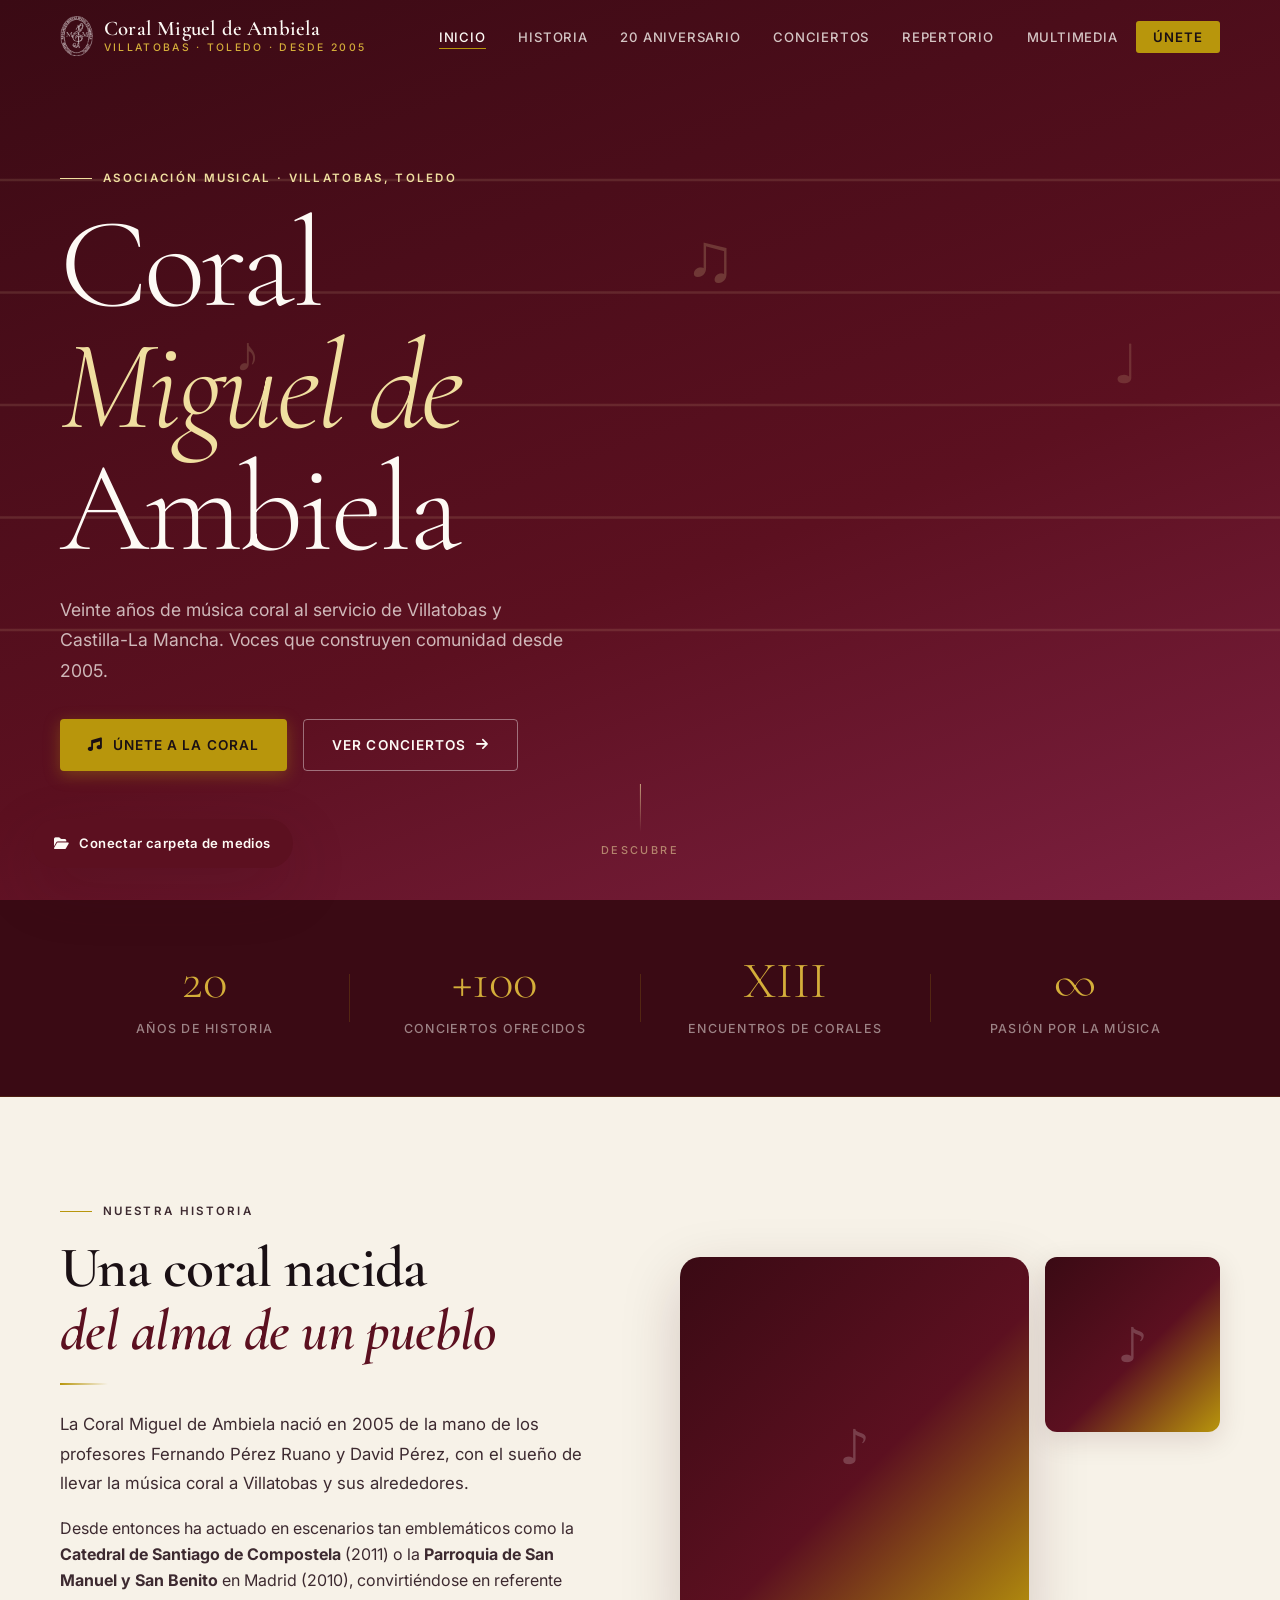
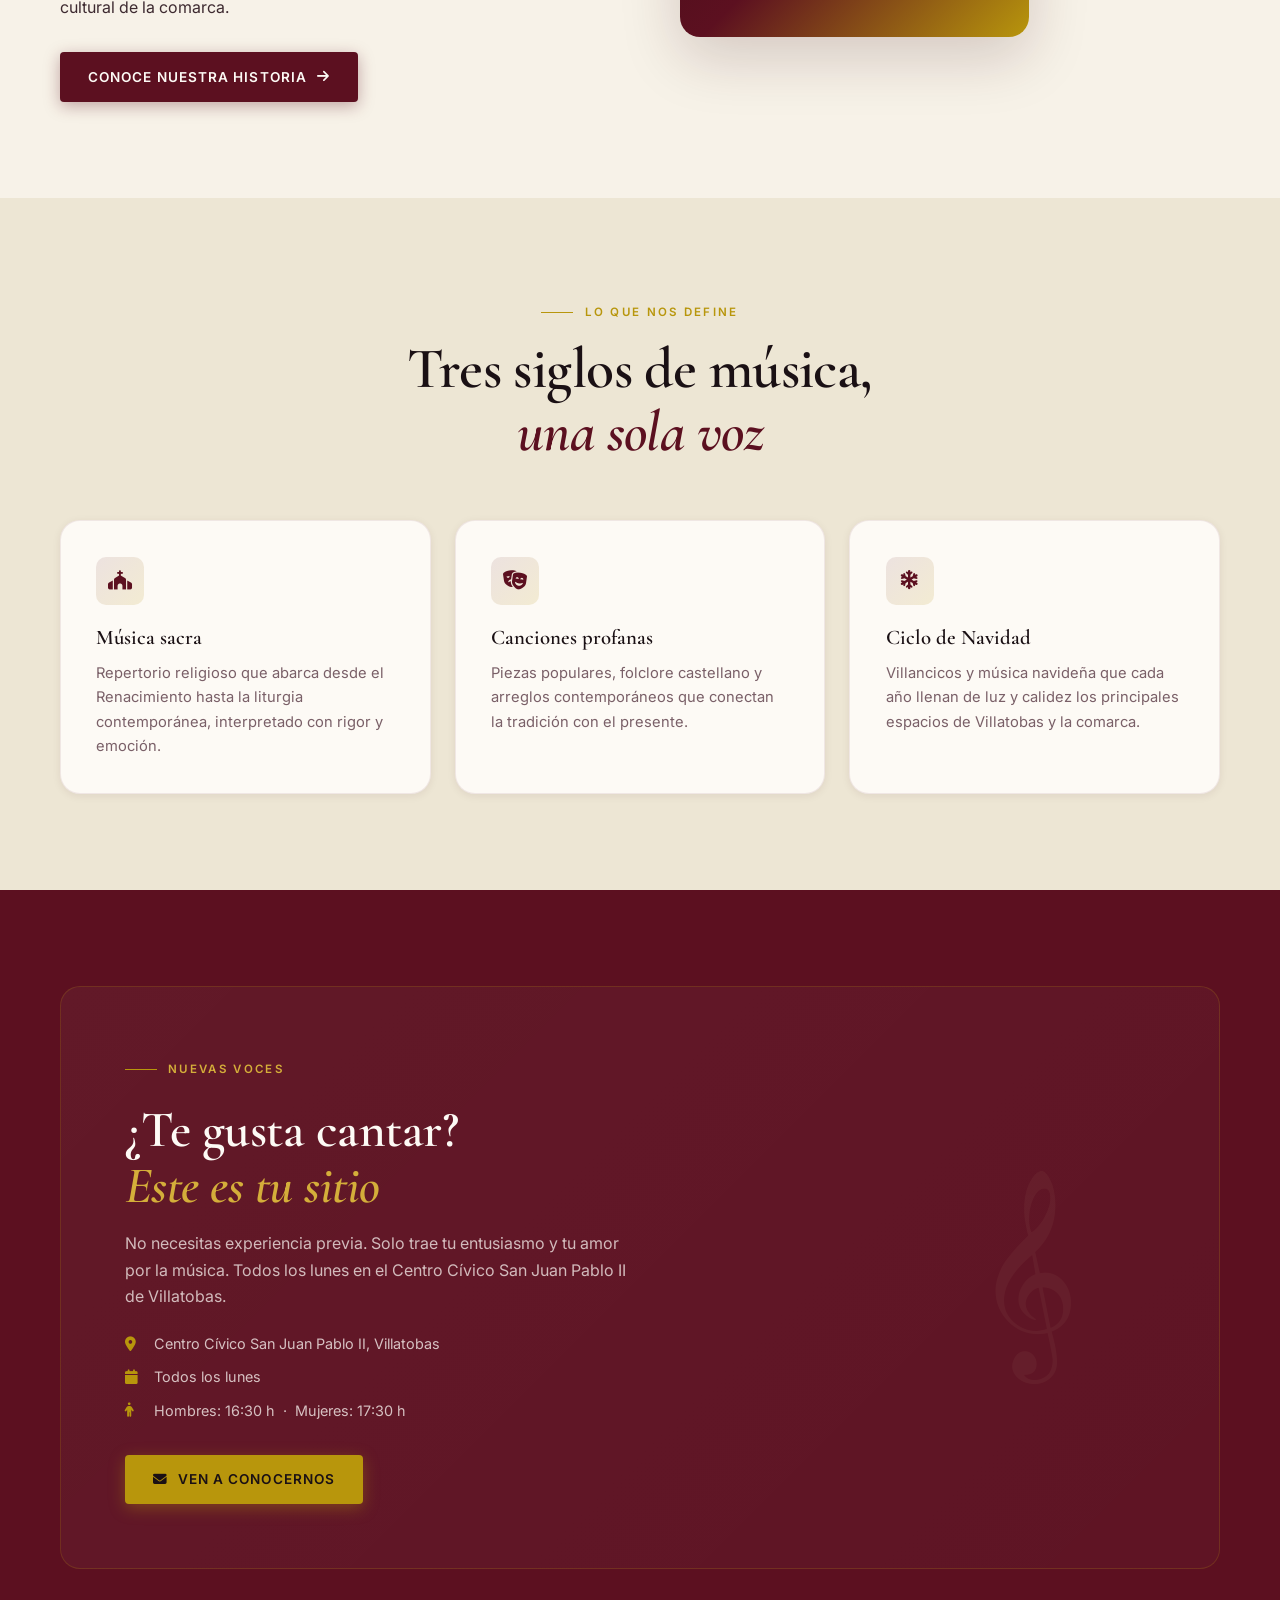
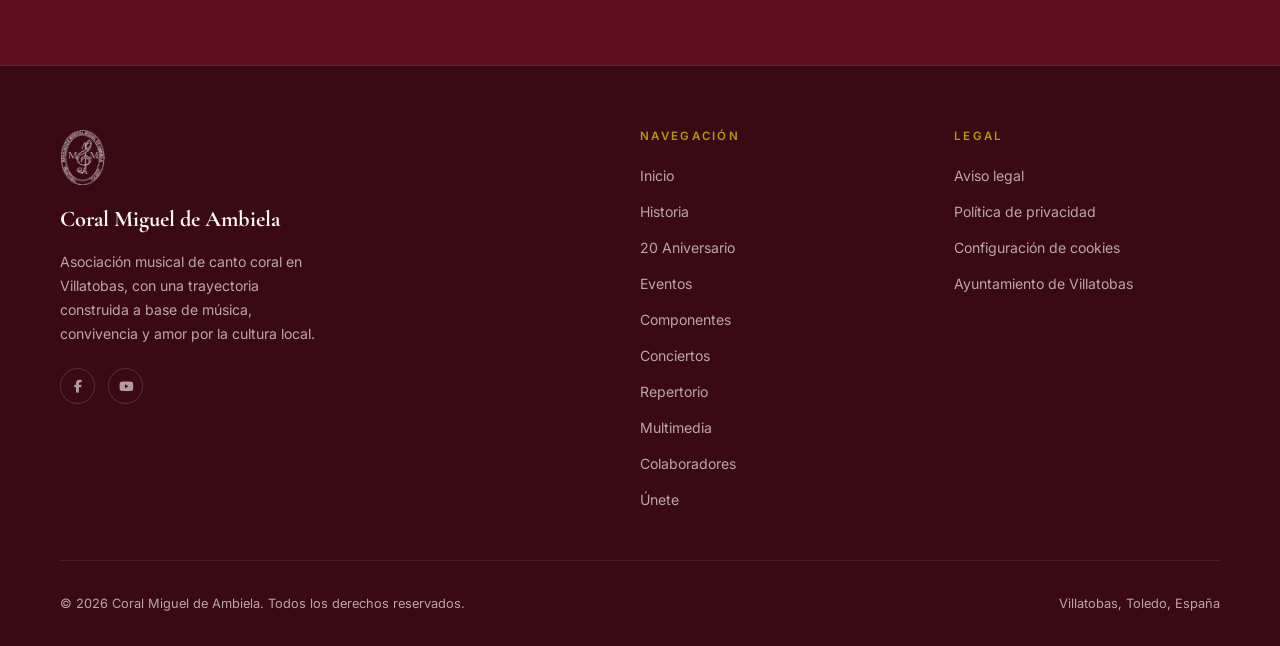
==== index.html @ b855f7e8 "Add files via upload" ====
<!DOCTYPE html>
<html lang="es">
<head>
  <meta charset="UTF-8">
  <meta name="viewport" content="width=device-width, initial-scale=1.0">
  <title>Coral Miguel de Ambiela | Villatobas, Toledo</title>
  <meta name="description" content="Asociación musical de canto coral desde 2005 en Villatobas, Toledo. Ensayos todos los lunes. Únete sin experiencia previa.">
  <meta property="og:title" content="Coral Miguel de Ambiela">
  <meta property="og:description" content="Canto coral, historia y comunidad desde Villatobas, Toledo.">
  <meta name="theme-color" content="#3A0A14">
  <link rel="icon" type="image/png" href="img/favicon.png">
  <link rel="stylesheet" href="css/main.css">
  <link rel="stylesheet" href="css/home.css">
  <link rel="stylesheet" href="css/media.css">
  <link rel="stylesheet" href="https://cdnjs.cloudflare.com/ajax/libs/font-awesome/6.5.2/css/all.min.css" crossorigin="anonymous">
</head>
<body>

<!-- ── NAV ──────────────────────────────────────────────────── -->
<nav class="site-nav" aria-label="Navegación principal">
  <div class="container nav-inner">
    <a href="index.html" class="nav-brand" aria-label="Inicio Coral Miguel de Ambiela">
      <img src="img/logo-blanco.png" class="nav-logo" alt="" aria-hidden="true">
      <span class="nav-brand-text">
        <strong>Coral Miguel de Ambiela</strong>
        <span>Villatobas · Toledo · Desde 2005</span>
      </span>
    </a>
    <ul class="nav-links" id="nav-links" role="list">
      <li><a href="index.html">Inicio</a></li>
      <li><a href="pages/historia.html">Historia</a></li>
      <li><a href="pages/20-aniversario.html">20 Aniversario</a></li>
      <li><a href="pages/conciertos.html">Conciertos</a></li>
      <li><a href="pages/repertorio.html">Repertorio</a></li>
      <li><a href="pages/multimedia.html">Multimedia</a></li>
      <li><a href="pages/contacto.html" class="nav-cta">Únete</a></li>
    </ul>
    <button class="nav-toggle" id="nav-toggle" aria-controls="nav-links" aria-expanded="false" aria-label="Abrir menú">
      <span></span><span></span><span></span>
    </button>
  </div>
</nav>

<div class="page-wrapper">

<!-- ── HERO ─────────────────────────────────────────────────── -->
<header class="hero" role="banner">
  <!-- Pentagrama SVG animado de fondo -->
  <div class="hero-stave" aria-hidden="true">
    <svg viewBox="0 0 1200 400" preserveAspectRatio="xMidYMid slice" xmlns="http://www.w3.org/2000/svg">
      <line x1="0" y1="80"  x2="1200" y2="80"  stroke="rgba(240,223,160,0.12)" stroke-width="1.2"/>
      <line x1="0" y1="130" x2="1200" y2="130" stroke="rgba(240,223,160,0.12)" stroke-width="1.2"/>
      <line x1="0" y1="180" x2="1200" y2="180" stroke="rgba(240,223,160,0.12)" stroke-width="1.2"/>
      <line x1="0" y1="230" x2="1200" y2="230" stroke="rgba(240,223,160,0.12)" stroke-width="1.2"/>
      <line x1="0" y1="280" x2="1200" y2="280" stroke="rgba(240,223,160,0.12)" stroke-width="1.2"/>
      <!-- Clave de Sol estilizada -->
      <text x="60" y="235" font-size="160" fill="rgba(184,150,12,0.13)" font-family="serif">𝄞</text>
      <text x="960" y="220" font-size="100" fill="rgba(184,150,12,0.08)" font-family="serif">𝄞</text>
      <!-- Notas flotantes -->
      <text class="note n1" x="240" y="115" font-size="28" fill="rgba(240,223,160,0.22)" font-family="serif">♩</text>
      <text class="note n2" x="420" y="165" font-size="22" fill="rgba(240,223,160,0.18)" font-family="serif">♪</text>
      <text class="note n3" x="620" y="125" font-size="30" fill="rgba(240,223,160,0.2)"  font-family="serif">♫</text>
      <text class="note n4" x="810" y="170" font-size="24" fill="rgba(240,223,160,0.16)" font-family="serif">♩</text>
      <text class="note n5" x="1050" y="140" font-size="26" fill="rgba(240,223,160,0.18)" font-family="serif">♪</text>
    </svg>
  </div>

  <div class="container hero-content">
    <p class="eyebrow hero-eyebrow reveal">Asociación Musical · Villatobas, Toledo</p>
    <h1 class="hero-title reveal reveal-delay-1">
      Coral<br>
      <em>Miguel de</em><br>
      Ambiela
    </h1>
    <p class="hero-sub reveal reveal-delay-2">
      Veinte años de música coral al servicio de Villatobas y Castilla-La Mancha.
      Voces que construyen comunidad desde 2005.
    </p>
    <div class="btn-row reveal reveal-delay-3">
      <a href="pages/contacto.html" class="btn btn-gold">
        <i class="fa-solid fa-music" aria-hidden="true"></i>
        Únete a la coral
      </a>
      <a href="pages/conciertos.html" class="btn btn-outline">
        Ver conciertos
        <i class="fa-solid fa-arrow-right" aria-hidden="true"></i>
      </a>
    </div>
  </div>

  <!-- Scroll indicator -->
  <div class="hero-scroll" aria-hidden="true">
    <span class="scroll-line"></span>
    <span class="scroll-label">Descubre</span>
  </div>
</header>

<!-- ── STATS ─────────────────────────────────────────────────── -->
<section class="stats-band">
  <div class="container stats-grid">
    <div class="stat reveal">
      <strong class="editable" data-edit-id="stats-anos" data-edit-type="text">20</strong>
      <span>Años de historia</span>
    </div>
    <div class="stat-divider" aria-hidden="true"></div>
    <div class="stat reveal reveal-delay-1">
      <strong class="editable" data-edit-id="stats-conciertos" data-edit-type="text">+100</strong>
      <span>Conciertos ofrecidos</span>
    </div>
    <div class="stat-divider" aria-hidden="true"></div>
    <div class="stat reveal reveal-delay-2">
      <strong class="editable" data-edit-id="stats-encuentros" data-edit-type="text">XIII</strong>
      <span>Encuentros de corales</span>
    </div>
    <div class="stat-divider" aria-hidden="true"></div>
    <div class="stat reveal reveal-delay-3">
      <strong>∞</strong>
      <span>Pasión por la música</span>
    </div>
  </div>
</section>

<!-- ── HISTORIA BREVE ─────────────────────────────────────────── -->
<section class="section about-home">
  <div class="container about-grid">
    <div class="about-text">
      <p class="eyebrow reveal">Nuestra historia</p>
      <h2 class="reveal reveal-delay-1">Una coral nacida<br><em>del alma de un pueblo</em></h2>
      <div class="divider reveal reveal-delay-2"></div>
      <p class="lead reveal reveal-delay-2">
        La Coral Miguel de Ambiela nació en 2005 de la mano de los profesores Fernando Pérez Ruano
        y David Pérez, con el sueño de llevar la música coral a Villatobas y sus alrededores.
      </p>
      <p class="reveal reveal-delay-3">
        Desde entonces ha actuado en escenarios tan emblemáticos como la <strong>Catedral de Santiago
        de Compostela</strong> (2011) o la <strong>Parroquia de San Manuel y San Benito</strong> en Madrid (2010),
        convirtiéndose en referente cultural de la comarca.
      </p>
      <div class="btn-row reveal reveal-delay-3">
        <a href="pages/historia.html" class="btn btn-primary">
          Conoce nuestra historia
          <i class="fa-solid fa-arrow-right" aria-hidden="true"></i>
        </a>
      </div>
    </div>
    <div class="about-visual reveal reveal-delay-2">
      <div class="about-img img-ph" data-media-id="home-about-1" role="img" aria-label="Fotografía de la coral">
      </div>
      <div class="about-img-small img-ph" data-media-id="home-about-2" role="img" aria-label="Actuación coral">
      </div>
    </div>
  </div>
</section>

<!-- ── PILARES ─────────────────────────────────────────────────── -->
<section class="section section--cream pillars-section">
  <div class="container">
    <div class="pillars-header reveal">
      <p class="eyebrow">Lo que nos define</p>
      <h2>Tres siglos de música,<br><em>una sola voz</em></h2>
    </div>
    <div class="pillars-grid">
      <div class="pillar-card card reveal reveal-delay-1">
        <div class="pillar-icon">
          <i class="fa-solid fa-church" aria-hidden="true"></i>
        </div>
        <h3>Música sacra</h3>
        <p>Repertorio religioso que abarca desde el Renacimiento hasta la liturgia contemporánea, interpretado con rigor y emoción.</p>
      </div>
      <div class="pillar-card card reveal reveal-delay-2">
        <div class="pillar-icon">
          <i class="fa-solid fa-masks-theater" aria-hidden="true"></i>
        </div>
        <h3>Canciones profanas</h3>
        <p>Piezas populares, folclore castellano y arreglos contemporáneos que conectan la tradición con el presente.</p>
      </div>
      <div class="pillar-card card reveal reveal-delay-3">
        <div class="pillar-icon">
          <i class="fa-solid fa-snowflake" aria-hidden="true"></i>
        </div>
        <h3>Ciclo de Navidad</h3>
        <p>Villancicos y música navideña que cada año llenan de luz y calidez los principales espacios de Villatobas y la comarca.</p>
      </div>
    </div>
  </div>
</section>

<!-- ── ÚNETE CTA ───────────────────────────────────────────────── -->
<section class="section join-cta">
  <div class="container">
    <div class="join-band reveal">
      <div class="join-text">
        <p class="eyebrow" style="color: var(--gold-soft);">Nuevas voces</p>
        <h2>¿Te gusta cantar?<br><em>Este es tu sitio</em></h2>
        <p>No necesitas experiencia previa. Solo trae tu entusiasmo y tu amor por la música.
           Todos los lunes en el Centro Cívico San Juan Pablo II de Villatobas.</p>
        <ul class="join-details">
          <li><i class="fa-solid fa-location-dot" aria-hidden="true"></i> <span><span class="editable" data-edit-id="info-ensayo-lugar" data-edit-type="text">Centro Cívico San Juan Pablo II</span>, Villatobas</span></li>
          <li><i class="fa-solid fa-calendar" aria-hidden="true"></i> <span class="editable" data-edit-id="info-ensayo-dia" data-edit-type="text">Todos los lunes</span></li>
          <li><i class="fa-solid fa-person" aria-hidden="true"></i> <span>Hombres: <span class="editable" data-edit-id="info-ensayo-hombres" data-edit-type="text">16:30 h</span> &nbsp;·&nbsp; Mujeres: <span class="editable" data-edit-id="info-ensayo-mujeres" data-edit-type="text">17:30 h</span></span></li>
        </ul>
        <div class="btn-row">
          <a href="pages/contacto.html" class="btn btn-gold">
            <i class="fa-solid fa-envelope" aria-hidden="true"></i>
            Ven a conocernos
          </a>
        </div>
      </div>
      <div class="join-deco" aria-hidden="true">
        <svg viewBox="0 0 200 200" xmlns="http://www.w3.org/2000/svg">
          <text x="50%" y="55%" text-anchor="middle" dominant-baseline="middle"
                font-size="140" fill="rgba(240,223,160,0.08)" font-family="serif">𝄞</text>
        </svg>
      </div>
    </div>
  </div>
</section>

<!-- ── FOOTER ─────────────────────────────────────────────────── -->
<footer class="site-footer">
  <div class="container">
    <div class="footer-grid">
      <div class="footer-brand">
        <img src="img/logo-blanco.png" class="footer-logo" alt="Coral Miguel de Ambiela">
        <strong>Coral Miguel de Ambiela</strong>
        <p>Asociación musical de canto coral en Villatobas, con una trayectoria construida a base de música, convivencia y amor por la cultura local.</p>
        <div class="social-links" style="margin-top:1.4rem;">
          <a href="https://www.facebook.com/coralmiguelambiela/" class="social-link" target="_blank" rel="noreferrer" aria-label="Facebook">
            <i class="fa-brands fa-facebook-f" aria-hidden="true"></i>
          </a>
          <a href="https://www.youtube.com/channel/UCY3bQiBl7YdPn1gV87L536Q" class="social-link" target="_blank" rel="noreferrer" aria-label="YouTube">
            <i class="fa-brands fa-youtube" aria-hidden="true"></i>
          </a>
        </div>
      </div>
      <div class="footer-col">
        <h4>Navegación</h4>
        <ul>
          <li><a href="index.html">Inicio</a></li>
          <li><a href="pages/historia.html">Historia</a></li>
          <li><a href="pages/20-aniversario.html">20 Aniversario</a></li>
          <li><a href="pages/eventos.html">Eventos</a></li>
          <li><a href="pages/componentes.html">Componentes</a></li>
          <li><a href="pages/conciertos.html">Conciertos</a></li>
          <li><a href="pages/repertorio.html">Repertorio</a></li>
          <li><a href="pages/multimedia.html">Multimedia</a></li>
          <li><a href="pages/colaboradores.html">Colaboradores</a></li>
          <li><a href="pages/contacto.html">Únete</a></li>
        </ul>
      </div>
      <div class="footer-col">
        <h4>Legal</h4>
        <ul>
          <li><a href="https://www.coralmigueldeambiela.com/aviso-legal/" target="_blank" rel="noreferrer">Aviso legal</a></li>
          <li><a href="https://www.coralmigueldeambiela.com/politica-de-privacidad/" target="_blank" rel="noreferrer">Política de privacidad</a></li>
          <li><a href="pages/privacidad-cookies.html">Configuración de cookies</a></li>
          <li><a href="http://www.villatobas.es/" target="_blank" rel="noreferrer">Ayuntamiento de Villatobas</a></li>
        </ul>
      </div>
    </div>
    <div class="footer-bottom">
      <p>&copy; <span class="copyright-year">2025</span> Coral Miguel de Ambiela. Todos los derechos reservados.</p>
      <p>Villatobas, Toledo, España</p>
    </div>
  </div>
</footer>

</div><!-- /page-wrapper -->

<button class="back-top" id="back-top" aria-label="Volver arriba">
  <i class="fa-solid fa-arrow-up" aria-hidden="true"></i>
</button>

<script src="js/main.js"></script>
<script src="js/media.js"></script>
</body>
</html>
---- css/main.css ----
/* ═══════════════════════════════════════════════════════════
   CORAL MIGUEL DE AMBIELA — Design System
   ═══════════════════════════════════════════════════════════ */

@import url('https://fonts.googleapis.com/css2?family=Cormorant+Garamond:ital,wght@0,300;0,400;0,600;0,700;1,300;1,400;1,600&family=Inter:wght@300;400;500;600&display=swap');

/* ── Tokens ──────────────────────────────────────────────── */
:root {
  --garnet:       #5C1020;
  --garnet-deep:  #3A0A14;
  --garnet-light: #7D1A2E;
  --gold:         #B8960C;
  --gold-soft:    #D4AE3A;
  --gold-pale:    #F0DFA0;
  --parchment:    #F7F2E8;
  --parchment-2:  #EDE6D4;
  --ink:          #1A1014;
  --ink-soft:     #3D2A30;
  --ink-muted:    #7A6068;
  --white:        #FDFAF5;

  --font-display: 'Cormorant Garamond', Georgia, serif;
  --font-body:    'Inter', system-ui, sans-serif;

  --nav-h:        72px;
  --max-w:        1160px;
  --radius:       12px;
  --radius-lg:    20px;

  --ease-out:     cubic-bezier(0.16, 1, 0.3, 1);
  --ease-in-out:  cubic-bezier(0.45, 0, 0.55, 1);

  --shadow-sm:    0 2px 8px rgba(58,10,20,0.08);
  --shadow-md:    0 8px 28px rgba(58,10,20,0.12);
  --shadow-lg:    0 20px 60px rgba(58,10,20,0.18);
}

/* ── Reset ───────────────────────────────────────────────── */
*, *::before, *::after { box-sizing: border-box; margin: 0; padding: 0; }
html { scroll-behavior: smooth; -webkit-text-size-adjust: 100%; }
body {
  font-family: var(--font-body);
  color: var(--ink-soft);
  background: var(--parchment);
  line-height: 1.65;
  overflow-x: hidden;
  -webkit-font-smoothing: antialiased;
}
img { max-width: 100%; display: block; }
a { color: inherit; text-decoration: none; }
button { cursor: pointer; font: inherit; border: none; background: none; }
ul { list-style: none; }
:focus-visible { outline: 2px solid var(--gold); outline-offset: 3px; }

/* ── Page transition ─────────────────────────────────────── */
.page-wrapper {
  opacity: 0;
  transform: translateY(18px);
  transition: opacity 0.55s var(--ease-out), transform 0.55s var(--ease-out);
}
.page-wrapper.is-visible {
  opacity: 1;
  transform: translateY(0);
}

/* ── Layout helpers ──────────────────────────────────────── */
.container {
  width: min(calc(100% - 2.5rem), var(--max-w));
  margin: 0 auto;
}
.section { padding: 6rem 0; }
.section--dark {
  background: var(--garnet-deep);
  color: var(--white);
}
.section--cream { background: var(--parchment-2); }

/* ── Typography ──────────────────────────────────────────── */
h1, h2, h3, h4 {
  font-family: var(--font-display);
  color: var(--ink);
  line-height: 1.1;
  font-weight: 600;
}
.section--dark h1,
.section--dark h2,
.section--dark h3 { color: var(--white); }

h1 { font-size: clamp(3rem, 7vw, 6rem); letter-spacing: -0.02em; }
h2 { font-size: clamp(2.2rem, 4.5vw, 3.8rem); letter-spacing: -0.01em; }
h3 { font-size: clamp(1.4rem, 2.5vw, 1.9rem); }
h4 { font-size: 1.2rem; }

.eyebrow {
  display: inline-flex;
  align-items: center;
  gap: 0.7rem;
  font-family: var(--font-body);
  font-size: 0.72rem;
  font-weight: 600;
  letter-spacing: 0.2em;
  text-transform: uppercase;
  color: var(--gold);
  margin-bottom: 1rem;
}
.eyebrow::before {
  content: '';
  display: block;
  width: 2rem;
  height: 1px;
  background: var(--gold);
  flex-shrink: 0;
}
.lead {
  font-size: 1.1rem;
  line-height: 1.75;
  color: var(--ink-muted);
  max-width: 52ch;
}
.section--dark .lead { color: rgba(253,250,245,0.7); }

/* ── Buttons ─────────────────────────────────────────────── */
.btn {
  display: inline-flex;
  align-items: center;
  gap: 0.6rem;
  padding: 0.85rem 1.75rem;
  border-radius: 4px;
  font-family: var(--font-body);
  font-size: 0.85rem;
  font-weight: 600;
  letter-spacing: 0.08em;
  text-transform: uppercase;
  transition: transform 0.2s var(--ease-out),
              background 0.2s ease,
              box-shadow 0.2s ease,
              color 0.2s ease;
  position: relative;
  overflow: hidden;
}
.btn::after {
  content: '';
  position: absolute;
  inset: 0;
  background: rgba(255,255,255,0);
  transition: background 0.2s ease;
}
.btn:hover { transform: translateY(-2px); }
.btn:hover::after { background: rgba(255,255,255,0.07); }
.btn:active { transform: translateY(0); }

.btn-primary {
  background: var(--garnet);
  color: var(--white);
  box-shadow: 0 4px 16px rgba(92,16,32,0.35);
}
.btn-primary:hover { box-shadow: 0 8px 28px rgba(92,16,32,0.45); }

.btn-gold {
  background: var(--gold);
  color: var(--ink);
  box-shadow: 0 4px 16px rgba(184,150,12,0.35);
}
.btn-gold:hover { box-shadow: 0 8px 28px rgba(184,150,12,0.45); }

.btn-outline {
  background: transparent;
  color: var(--white);
  border: 1px solid rgba(255,255,255,0.4);
}
.btn-outline:hover { border-color: var(--gold-pale); color: var(--gold-pale); }

.btn-row { display: flex; flex-wrap: wrap; gap: 1rem; margin-top: 2rem; }

/* ── Navigation ──────────────────────────────────────────── */
.site-nav {
  position: fixed;
  top: 0; left: 0; right: 0;
  height: var(--nav-h);
  z-index: 900;
  transition: background 0.4s ease, box-shadow 0.4s ease;
}
.site-nav.nav-solid {
  background: rgba(58,10,20,0.97);
  backdrop-filter: blur(14px);
  box-shadow: 0 1px 0 rgba(184,150,12,0.25);
}
.nav-inner {
  height: var(--nav-h);
  display: flex;
  align-items: center;
  justify-content: space-between;
  gap: 2rem;
}
.nav-brand {
  display: flex;
  align-items: center;
  gap: 0.7rem;
  color: var(--white);
}
.nav-logo {
  height: 2.5rem;
  width: auto;
  flex-shrink: 0;
}
.nav-brand-text {
  display: flex;
  flex-direction: column;
  line-height: 1.2;
}
.nav-brand strong {
  font-family: var(--font-display);
  font-size: 1.3rem;
  font-weight: 600;
  letter-spacing: 0.01em;
}
.nav-brand-text span {
  font-size: 0.65rem;
  letter-spacing: 0.22em;
  text-transform: uppercase;
  color: var(--gold-soft);
  font-weight: 500;
}
.nav-links {
  display: flex;
  align-items: center;
  gap: 0.25rem;
}
.nav-links a {
  color: rgba(253,250,245,0.78);
  font-size: 0.82rem;
  font-weight: 500;
  letter-spacing: 0.06em;
  text-transform: uppercase;
  padding: 0.5rem 0.9rem;
  border-radius: 3px;
  transition: color 0.2s ease, background 0.2s ease;
  position: relative;
}
.nav-links a::after {
  content: '';
  position: absolute;
  bottom: 4px; left: 0.9rem; right: 0.9rem;
  height: 1px;
  background: var(--gold);
  transform: scaleX(0);
  transform-origin: left;
  transition: transform 0.25s var(--ease-out);
}
.nav-links a:hover { color: var(--white); }
.nav-links a:hover::after,
.nav-links a.active::after { transform: scaleX(1); }
.nav-links a.active { color: var(--white); }
.nav-cta {
  background: var(--gold) !important;
  color: var(--ink) !important;
  padding: 0.5rem 1.1rem !important;
  border-radius: 3px;
  font-weight: 600 !important;
}
.nav-cta:hover { background: var(--gold-soft) !important; }
.nav-cta::after { display: none !important; }

/* Mobile toggle */
.nav-toggle {
  display: none;
  width: 2.6rem; height: 2.6rem;
  flex-direction: column;
  justify-content: center;
  align-items: center;
  gap: 5px;
  color: var(--white);
  border: 1px solid rgba(255,255,255,0.25);
  border-radius: 4px;
  padding: 0.4rem;
}
.nav-toggle span {
  display: block;
  width: 1.3rem; height: 1.5px;
  background: currentColor;
  transition: transform 0.3s ease, opacity 0.3s ease;
  transform-origin: center;
}
.nav-toggle.open span:nth-child(1) { transform: translateY(6.5px) rotate(45deg); }
.nav-toggle.open span:nth-child(2) { opacity: 0; transform: scaleX(0); }
.nav-toggle.open span:nth-child(3) { transform: translateY(-6.5px) rotate(-45deg); }

/* ── Reveal animations ───────────────────────────────────── */
.reveal {
  opacity: 0;
  transform: translateY(32px);
  transition: opacity 0.7s var(--ease-out), transform 0.7s var(--ease-out);
}
.reveal.revealed { opacity: 1; transform: translateY(0); }
.reveal-delay-1 { transition-delay: 0.1s; }
.reveal-delay-2 { transition-delay: 0.2s; }
.reveal-delay-3 { transition-delay: 0.3s; }
.reveal-delay-4 { transition-delay: 0.4s; }

/* ── Cards ───────────────────────────────────────────────── */
.card {
  background: var(--white);
  border-radius: var(--radius-lg);
  border: 1px solid rgba(92,16,32,0.08);
  box-shadow: var(--shadow-sm);
  overflow: hidden;
  transition: transform 0.3s var(--ease-out), box-shadow 0.3s ease;
}
.card:hover {
  transform: translateY(-5px);
  box-shadow: var(--shadow-md);
}
.card-body { padding: 1.8rem; }

/* ── Dividers ────────────────────────────────────────────── */
.divider {
  width: 3rem; height: 2px;
  background: linear-gradient(90deg, var(--gold), transparent);
  margin: 1.2rem 0 1.6rem;
}

/* ── Image placeholders ──────────────────────────────────── */
.img-ph {
  background: linear-gradient(135deg, var(--garnet-deep) 0%, var(--garnet) 55%, var(--gold) 100%);
  display: flex;
  align-items: center;
  justify-content: center;
  position: relative;
  overflow: hidden;
}
.img-ph::before {
  content: '♪';
  font-size: 3rem;
  color: rgba(255,255,255,0.2);
  position: absolute;
  top: 50%; left: 50%;
  transform: translate(-50%, -50%);
}
.img-ph-label {
  position: absolute;
  bottom: 0.9rem; left: 0.9rem;
  font-size: 0.72rem;
  font-weight: 600;
  letter-spacing: 0.12em;
  text-transform: uppercase;
  color: rgba(255,255,255,0.7);
  background: rgba(0,0,0,0.3);
  padding: 0.3rem 0.6rem;
  border-radius: 3px;
}

/* ── Footer ──────────────────────────────────────────────── */
.site-footer {
  background: var(--garnet-deep);
  color: rgba(253,250,245,0.65);
  padding: 4rem 0 2rem;
  border-top: 1px solid rgba(184,150,12,0.2);
}
.footer-grid {
  display: grid;
  grid-template-columns: 2fr 1fr 1fr;
  gap: 3rem;
  padding-bottom: 3rem;
  border-bottom: 1px solid rgba(255,255,255,0.08);
}
.footer-logo {
  height: 3.4rem;
  width: auto;
  margin-bottom: 1rem;
  display: block;
}
.footer-brand strong {
  font-family: var(--font-display);
  font-size: 1.4rem;
  color: var(--white);
  display: block;
  margin-bottom: 0.8rem;
}
.footer-brand p { font-size: 0.88rem; line-height: 1.7; max-width: 30ch; }
.footer-col h4 {
  font-family: var(--font-body);
  font-size: 0.72rem;
  font-weight: 600;
  letter-spacing: 0.2em;
  text-transform: uppercase;
  color: var(--gold);
  margin-bottom: 1.2rem;
}
.footer-col ul { display: grid; gap: 0.6rem; }
.footer-col a {
  font-size: 0.88rem;
  transition: color 0.2s ease;
}
.footer-col a:hover { color: var(--white); }
.footer-bottom {
  display: flex;
  align-items: center;
  justify-content: space-between;
  flex-wrap: wrap;
  gap: 1rem;
  padding-top: 2rem;
  font-size: 0.8rem;
}
.social-links { display: flex; gap: 0.8rem; }
.social-link {
  width: 2.2rem; height: 2.2rem;
  display: inline-flex;
  align-items: center;
  justify-content: center;
  border: 1px solid rgba(255,255,255,0.15);
  border-radius: 50%;
  color: rgba(255,255,255,0.6);
  font-size: 0.8rem;
  transition: border-color 0.2s ease, color 0.2s ease, background 0.2s ease;
}
.social-link:hover {
  border-color: var(--gold);
  color: var(--gold);
  background: rgba(184,150,12,0.1);
}

/* ── Back to top ─────────────────────────────────────────── */
.back-top {
  position: fixed;
  bottom: 2rem; right: 2rem;
  width: 2.8rem; height: 2.8rem;
  background: var(--garnet);
  color: var(--white);
  border-radius: 50%;
  display: flex; align-items: center; justify-content: center;
  font-size: 0.85rem;
  box-shadow: var(--shadow-md);
  opacity: 0;
  pointer-events: none;
  transform: translateY(10px);
  transition: opacity 0.3s ease, transform 0.3s ease;
  z-index: 800;
}
.back-top.visible { opacity: 1; pointer-events: auto; transform: translateY(0); }
.back-top:hover { background: var(--garnet-light); transform: translateY(-2px); }

/* ── Responsive nav ──────────────────────────────────────── */
@media (max-width: 860px) {
  .nav-links { display: none; }
  .nav-toggle { display: flex; }

  .nav-links.mobile-open {
    display: flex;
    flex-direction: column;
    align-items: flex-start;
    position: absolute;
    top: var(--nav-h); left: 0; right: 0;
    background: rgba(58,10,20,0.98);
    backdrop-filter: blur(14px);
    padding: 1.5rem;
    gap: 0.25rem;
    border-top: 1px solid rgba(184,150,12,0.2);
    box-shadow: 0 20px 40px rgba(0,0,0,0.3);
    animation: slideDown 0.3s var(--ease-out);
  }
  .nav-links.mobile-open a {
    width: 100%;
    padding: 0.8rem 1rem;
    border-radius: 4px;
    font-size: 1rem;
  }
  .nav-links.mobile-open a:hover { background: rgba(255,255,255,0.06); }
  .nav-cta { margin-top: 0.5rem; }
  @keyframes slideDown {
    from { opacity: 0; transform: translateY(-10px); }
    to   { opacity: 1; transform: translateY(0); }
  }
}

@media (max-width: 720px) {
  .footer-grid { grid-template-columns: 1fr; gap: 2rem; }
  .section { padding: 4rem 0; }
}
---- css/home.css ----
/* ═══════════════════════════════════════════════════════════
   HOME PAGE — Styles
   ═══════════════════════════════════════════════════════════ */

/* ── Hero ────────────────────────────────────────────────── */
.hero {
  min-height: 100svh;
  background: linear-gradient(160deg, var(--garnet-deep) 0%, var(--garnet) 60%, #7D2040 100%);
  color: var(--white);
  display: flex;
  flex-direction: column;
  position: relative;
  overflow: hidden;
  padding-top: var(--nav-h);
}

.hero-stave {
  position: absolute;
  inset: 0;
  pointer-events: none;
}
.hero-stave svg {
  width: 100%; height: 100%;
  object-fit: cover;
}
/* Animated notes */
.hero-stave .note {
  animation: noteDrift 6s ease-in-out infinite;
}
.hero-stave .n2 { animation-delay: 1.2s; animation-duration: 7s; }
.hero-stave .n3 { animation-delay: 2.4s; animation-duration: 5.5s; }
.hero-stave .n4 { animation-delay: 0.6s; animation-duration: 8s; }
.hero-stave .n5 { animation-delay: 1.8s; animation-duration: 6.5s; }

@keyframes noteDrift {
  0%, 100% { transform: translateY(0); }
  50%       { transform: translateY(-12px); }
}

.hero-content {
  flex: 1;
  display: flex;
  flex-direction: column;
  justify-content: center;
  padding: 4rem 0 6rem;
  position: relative;
  z-index: 1;
}

.hero-eyebrow { color: var(--gold-pale); }
.hero-eyebrow::before { background: var(--gold-pale); }

.hero-title {
  color: var(--white);
  font-size: clamp(3.5rem, 10vw, 8rem);
  font-weight: 300;
  letter-spacing: -0.03em;
  line-height: 0.95;
  margin-bottom: 1.6rem;
}
.hero-title em {
  font-style: italic;
  color: var(--gold-pale);
}

.hero-sub {
  font-size: 1.1rem;
  color: rgba(253,250,245,0.72);
  max-width: 46ch;
  line-height: 1.75;
  margin-bottom: 0;
}

/* Scroll indicator */
.hero-scroll {
  position: absolute;
  bottom: 2.5rem;
  left: 50%;
  transform: translateX(-50%);
  display: flex;
  flex-direction: column;
  align-items: center;
  gap: 0.6rem;
  z-index: 1;
}
.scroll-line {
  display: block;
  width: 1px;
  height: 3rem;
  background: linear-gradient(180deg, rgba(240,223,160,0.7), transparent);
  animation: scrollPulse 2s ease-in-out infinite;
}
.scroll-label {
  font-size: 0.68rem;
  letter-spacing: 0.22em;
  text-transform: uppercase;
  color: rgba(240,223,160,0.55);
  font-weight: 500;
}
@keyframes scrollPulse {
  0%, 100% { opacity: 0.5; transform: scaleY(1); }
  50%       { opacity: 1;   transform: scaleY(1.1); }
}

/* ── Stats band ──────────────────────────────────────────── */
.stats-band {
  background: var(--garnet-deep);
  border-bottom: 1px solid rgba(184,150,12,0.15);
  padding: 2.5rem 0;
}
.stats-grid {
  display: flex;
  align-items: center;
  justify-content: center;
  flex-wrap: wrap;
  gap: 0;
}
.stat {
  flex: 1 1 180px;
  text-align: center;
  padding: 1rem 2rem;
}
.stat strong {
  display: block;
  font-family: var(--font-display);
  font-size: clamp(2.2rem, 4vw, 3.2rem);
  font-weight: 300;
  color: var(--gold-soft);
  line-height: 1;
  margin-bottom: 0.4rem;
}
.stat span {
  font-size: 0.78rem;
  letter-spacing: 0.1em;
  text-transform: uppercase;
  color: rgba(253,250,245,0.5);
  font-weight: 500;
}
.stat-divider {
  width: 1px;
  height: 3rem;
  background: rgba(184,150,12,0.2);
  flex-shrink: 0;
}

/* ── About home ──────────────────────────────────────────── */
.about-home { background: var(--parchment); }
.about-grid {
  display: grid;
  grid-template-columns: 1fr 1fr;
  gap: 5rem;
  align-items: center;
}
.about-text h2 em { font-style: italic; color: var(--garnet); }
.about-text p { color: var(--ink-soft); margin-bottom: 1rem; }
.about-text .lead { font-size: 1.05rem; }

.about-visual {
  position: relative;
  display: grid;
  grid-template-columns: 3fr 1.5fr;
  grid-template-rows: auto auto;
  gap: 1rem;
}
.about-img {
  height: 380px;
  border-radius: var(--radius-lg);
  box-shadow: var(--shadow-lg);
  grid-column: 1;
  grid-row: 1 / 3;
}
.about-img-small {
  height: 175px;
  border-radius: var(--radius);
  box-shadow: var(--shadow-md);
  grid-column: 2;
  grid-row: 1;
  align-self: end;
}

/* ── Pillars ─────────────────────────────────────────────── */
.pillars-header {
  text-align: center;
  margin-bottom: 3.5rem;
}
.pillars-header .eyebrow { justify-content: center; }
.pillars-header h2 { color: var(--ink); }
.pillars-header h2 em { color: var(--garnet); font-style: italic; }

.pillars-grid {
  display: grid;
  grid-template-columns: repeat(3, 1fr);
  gap: 1.5rem;
}
.pillar-card { padding: 2.2rem; }
.pillar-icon {
  width: 3rem; height: 3rem;
  display: flex; align-items: center; justify-content: center;
  background: linear-gradient(135deg, rgba(92,16,32,0.1), rgba(184,150,12,0.15));
  border-radius: 10px;
  color: var(--garnet);
  font-size: 1.2rem;
  margin-bottom: 1.4rem;
}
.pillar-card h3 { font-size: 1.3rem; margin-bottom: 0.7rem; color: var(--ink); }
.pillar-card p { font-size: 0.92rem; color: var(--ink-muted); line-height: 1.65; margin: 0; }

/* ── Join CTA ────────────────────────────────────────────── */
.join-cta { background: var(--garnet); }
.join-band {
  background: linear-gradient(135deg, rgba(255,255,255,0.04), rgba(255,255,255,0.02));
  border: 1px solid rgba(184,150,12,0.2);
  border-radius: var(--radius-lg);
  padding: 4rem;
  display: grid;
  grid-template-columns: 1fr auto;
  gap: 4rem;
  align-items: center;
  position: relative;
  overflow: hidden;
}
.join-text h2 {
  color: var(--white);
  font-size: clamp(2rem, 4vw, 3.2rem);
  margin-bottom: 1rem;
}
.join-text h2 em { color: var(--gold-soft); font-style: italic; }
.join-text p { color: rgba(253,250,245,0.72); max-width: 52ch; margin-bottom: 1.4rem; }

.join-details {
  display: grid;
  gap: 0.6rem;
  margin-bottom: 0.5rem;
}
.join-details li {
  display: flex;
  align-items: center;
  gap: 0.8rem;
  font-size: 0.9rem;
  color: rgba(253,250,245,0.75);
}
.join-details i { color: var(--gold); width: 1rem; flex-shrink: 0; }

.join-deco {
  width: 16rem; height: 16rem;
  flex-shrink: 0;
  opacity: 0.6;
}
.join-deco svg { width: 100%; height: 100%; }

/* ── Responsive ──────────────────────────────────────────── */
@media (max-width: 1024px) {
  .about-grid { gap: 3rem; }
  .pillars-grid { gap: 1rem; }
  .join-band { grid-template-columns: 1fr; gap: 2rem; }
  .join-deco { display: none; }
}

@media (max-width: 860px) {
  .about-grid { grid-template-columns: 1fr; }
  .about-visual { max-width: 440px; }
  .pillars-grid { grid-template-columns: 1fr; max-width: 480px; margin: 0 auto; }
  .stats-grid { gap: 0; }
  .stat-divider { display: none; }
  .stat { flex: 1 1 50%; }
}

@media (max-width: 560px) {
  .hero-title { font-size: clamp(3rem, 14vw, 5rem); }
  .about-visual { grid-template-columns: 1fr; }
  .about-img-small { display: none; }
  .about-img { height: 280px; }
  .join-band { padding: 2.2rem; }
}
---- css/media.css ----
/* ═══════════════════════════════════════════════════════════
   CORAL MIGUEL DE AMBIELA — Sistema de medios (estilos)
   No modifica main.css/home.css/pages.css; se añade aparte.
   ═══════════════════════════════════════════════════════════ */

/* ── Huecos arrastrables ─────────────────────────────────── */
.img-ph[data-media-id] { transition: outline-color 0.2s ease; }

.img-ph.media-empty::after {
  content: 'Arrastra una foto o vídeo aquí';
  position: absolute;
  inset: auto 0.6rem 0.6rem 0.6rem;
  text-align: center;
  font-family: var(--font-body);
  font-size: 0.66rem;
  font-weight: 600;
  letter-spacing: 0.06em;
  text-transform: uppercase;
  color: rgba(255,255,255,0.7);
  background: rgba(0,0,0,0.25);
  border-radius: 4px;
  padding: 0.4rem 0.5rem;
  opacity: 0;
  pointer-events: none;
  transition: opacity 0.2s ease;
}
.img-ph.media-empty:hover::after { opacity: 1; }

.img-ph.media-dragover {
  outline: 3px dashed var(--gold-soft);
  outline-offset: -3px;
}
.img-ph.media-dragover::after { opacity: 1; }

.img-ph.media-filled::before { display: none; } /* oculta el icono ♪ del placeholder */
.img-ph.media-filled { cursor: zoom-in; }
.img-ph.media-filled[data-no-lightbox="true"] { cursor: default; }

.img-ph .media-content {
  position: absolute;
  inset: 0;
  width: 100%;
  height: 100%;
  object-fit: cover;
  display: block;
  z-index: 0;
}

/* La lupa de la galería no debe bloquear el arrastre ni el clic sobre la foto */
.gallery-overlay { pointer-events: none; }

/* El botón de YouTube siempre por encima de la miniatura, aunque se arrastre una foto */
.video-thumb .video-play-btn { z-index: 2; }

/* ── Botón flotante "Conectar carpeta" ───────────────────── */
.media-connect-btn {
  position: fixed;
  bottom: 2rem;
  left: 2rem;
  z-index: 850;
  display: flex;
  align-items: center;
  gap: 0.6rem;
  background: var(--garnet);
  color: var(--white);
  padding: 0.85rem 1.4rem;
  border-radius: 999px;
  font-family: var(--font-body);
  font-size: 0.82rem;
  font-weight: 600;
  letter-spacing: 0.03em;
  box-shadow: var(--shadow-lg);
  transition: transform 0.2s ease, background 0.2s ease;
}
.media-connect-btn:hover { transform: translateY(-2px); background: var(--garnet-light); }
.media-connect-btn.pulse { animation: mediaPulse 0.4s ease 3; }
@keyframes mediaPulse {
  0%, 100% { transform: scale(1); }
  50%      { transform: scale(1.07); }
}

/* ── Aviso flotante (toast) ──────────────────────────────── */
.media-toast {
  position: fixed;
  bottom: 2rem;
  left: 50%;
  transform: translate(-50%, 10px);
  background: var(--ink);
  color: var(--white);
  padding: 0.7rem 1.3rem;
  border-radius: 999px;
  font-family: var(--font-body);
  font-size: 0.82rem;
  opacity: 0;
  pointer-events: none;
  z-index: 900;
  transition: opacity 0.25s ease, transform 0.25s ease;
}
.media-toast.show { opacity: 1; transform: translate(-50%, 0); }

/* ── Visor ampliado (lightbox) ───────────────────────────── */
.media-lightbox {
  position: fixed;
  inset: 0;
  z-index: 1000;
  display: flex;
  align-items: center;
  justify-content: center;
  opacity: 0;
  pointer-events: none;
  transition: opacity 0.3s ease;
}
.media-lightbox.open { opacity: 1; pointer-events: auto; }

.media-lightbox-backdrop {
  position: absolute;
  inset: 0;
  background: rgba(26,16,20,0.92);
  backdrop-filter: blur(6px);
}

.media-lightbox-stage {
  position: relative;
  z-index: 1;
  max-width: 90vw;
  max-height: 86vh;
  transform: scale(0.92);
  transition: transform 0.3s var(--ease-out);
  border-radius: var(--radius-lg);
  overflow: hidden;
  box-shadow: var(--shadow-lg);
  line-height: 0;
}
.media-lightbox.open .media-lightbox-stage { transform: scale(1); }
.media-lightbox-stage img,
.media-lightbox-stage video {
  display: block;
  max-width: 90vw;
  max-height: 86vh;
  width: auto;
  height: auto;
}

.media-lightbox-close {
  position: absolute;
  top: 1.5rem;
  right: 1.8rem;
  z-index: 2;
  width: 2.6rem;
  height: 2.6rem;
  border-radius: 50%;
  background: rgba(255,255,255,0.12);
  color: var(--white);
  font-size: 1.6rem;
  line-height: 1;
  display: flex;
  align-items: center;
  justify-content: center;
  transition: background 0.2s ease;
}
.media-lightbox-close:hover { background: rgba(255,255,255,0.22); }

/* Reproductor de YouTube dentro del visor ampliado */
.media-lightbox-stage.is-youtube {
  width: min(90vw, 960px);
  aspect-ratio: 16 / 9;
  max-height: 86vh;
}
.media-lightbox-stage.is-youtube iframe {
  width: 100%;
  height: 100%;
  max-width: none;
  max-height: none;
  border: 0;
}

/* ── Textos editables (doble clic) ──────────────────────── */
.editable {
  cursor: text;
  border-radius: 3px;
  transition: background 0.15s ease, outline-color 0.15s ease;
  outline: 1px dashed transparent;
  outline-offset: 2px;
}
.editable:hover {
  background: rgba(184,150,12,0.08);
  outline-color: rgba(184,150,12,0.45);
}
.editable.editing {
  outline: none;
  background: transparent;
}
.editable-input {
  width: 100%;
  font: inherit;
  color: inherit;
  background: var(--parchment);
  border: 1px dashed var(--gold);
  border-radius: 4px;
  padding: 0.15em 0.4em;
  resize: vertical;
}
.editable-input:focus { outline: none; border-style: solid; }

/* Insignia próximamente/realizado, ahora pulsable */
[data-edit-type="badge"] { cursor: pointer; user-select: none; }
[data-edit-type="badge"]:hover { filter: brightness(0.96); }

/* ── Botón "editar vídeo" sobre las miniaturas de YouTube ── */
.media-edit-btn {
  position: absolute;
  top: 0.6rem;
  right: 0.6rem;
  z-index: 3;
  width: 2rem;
  height: 2rem;
  border-radius: 50%;
  background: rgba(26,16,20,0.55);
  color: var(--white);
  display: flex;
  align-items: center;
  justify-content: center;
  font-size: 0.8rem;
  opacity: 0;
  transition: opacity 0.2s ease, background 0.2s ease;
}
.video-thumb:hover .media-edit-btn,
.media-edit-btn:focus-visible {
  opacity: 1;
}
.media-edit-btn:hover { background: var(--garnet); }

/* ── Modal para pegar el enlace de YouTube ──────────────── */
.media-modal {
  position: fixed;
  inset: 0;
  z-index: 1100;
  display: flex;
  align-items: center;
  justify-content: center;
  opacity: 0;
  pointer-events: none;
  transition: opacity 0.25s ease;
}
.media-modal.open { opacity: 1; pointer-events: auto; }
.media-modal-backdrop {
  position: absolute;
  inset: 0;
  background: rgba(26,16,20,0.75);
  backdrop-filter: blur(4px);
}
.media-modal-card {
  position: relative;
  z-index: 1;
  background: var(--white);
  color: var(--ink);
  border-radius: var(--radius-lg);
  padding: 2rem;
  width: min(90vw, 420px);
  box-shadow: var(--shadow-lg);
  transform: scale(0.95);
  transition: transform 0.25s var(--ease-out);
}
.media-modal.open .media-modal-card { transform: scale(1); }
.media-modal-card h3 { font-size: 1.3rem; margin-bottom: 0.4rem; }
.media-modal-card p { font-size: 0.85rem; color: var(--ink-muted); margin-bottom: 1rem; }
.media-modal-input {
  width: 100%;
  padding: 0.7rem 0.9rem;
  border: 1px solid rgba(92,16,32,0.18);
  border-radius: var(--radius);
  background: var(--parchment);
  color: var(--ink);
  font-family: var(--font-body);
  font-size: 0.9rem;
  margin-bottom: 1.2rem;
}
.media-modal-input:focus {
  outline: none;
  border-color: var(--garnet);
  box-shadow: 0 0 0 3px rgba(92,16,32,0.1);
}
.media-modal-actions { display: flex; gap: 0.8rem; justify-content: flex-end; }

/* ── Galerías dinámicas (botón "+ añadir foto") ──────────────── */
.dyn-gallery-grid {
  display: flex;
  flex-wrap: wrap;
  gap: 1.2rem;
}
.dyn-gallery-grid > .img-ph,
.dyn-gallery-grid > .dyn-gallery-add {
  flex: 1 1 220px;
  height: 220px;
}
.dyn-gallery-add,
.gallery-add-item {
  height: 220px;
  border: 2px dashed rgba(92,16,32,0.28);
  border-radius: var(--radius);
  background: transparent;
  color: var(--garnet);
  cursor: pointer;
  display: flex;
  flex-direction: column;
  align-items: center;
  justify-content: center;
  gap: 0.5rem;
  font-family: var(--font-body);
  font-size: 0.9rem;
  font-weight: 600;
  width: 100%;
  transition: background 0.2s ease, border-color 0.2s ease;
}
.gallery-add-item { break-inside: avoid; }
.dyn-gallery-add:hover,
.gallery-add-item:hover {
  background: rgba(92,16,32,0.05);
  border-color: var(--garnet);
}
.dyn-gallery-add i,
.gallery-add-item i { font-size: 1.7rem; }
.dyn-slot-remove {
  position: absolute;
  top: 0.5rem;
  right: 0.5rem;
  width: 26px;
  height: 26px;
  border-radius: 50%;
  border: none;
  background: rgba(0,0,0,0.55);
  color: #fff;
  font-size: 1rem;
  line-height: 1;
  display: flex;
  align-items: center;
  justify-content: center;
  cursor: pointer;
  opacity: 0;
  transition: opacity 0.2s ease, background 0.2s ease;
  z-index: 6;
}
.img-ph:hover .dyn-slot-remove { opacity: 1; }
.dyn-slot-remove:hover { background: var(--garnet); }

/* ── Responsive ──────────────────────────────────────────── */
@media (max-width: 640px) {
  .media-connect-btn { left: 1rem; right: 1rem; bottom: 1rem; justify-content: center; }
  .img-ph.media-empty::after { font-size: 0.6rem; }
  .media-edit-btn { opacity: 1; } /* en móvil no hay "hover", se ve siempre */
  .dyn-slot-remove { opacity: 1; }
}
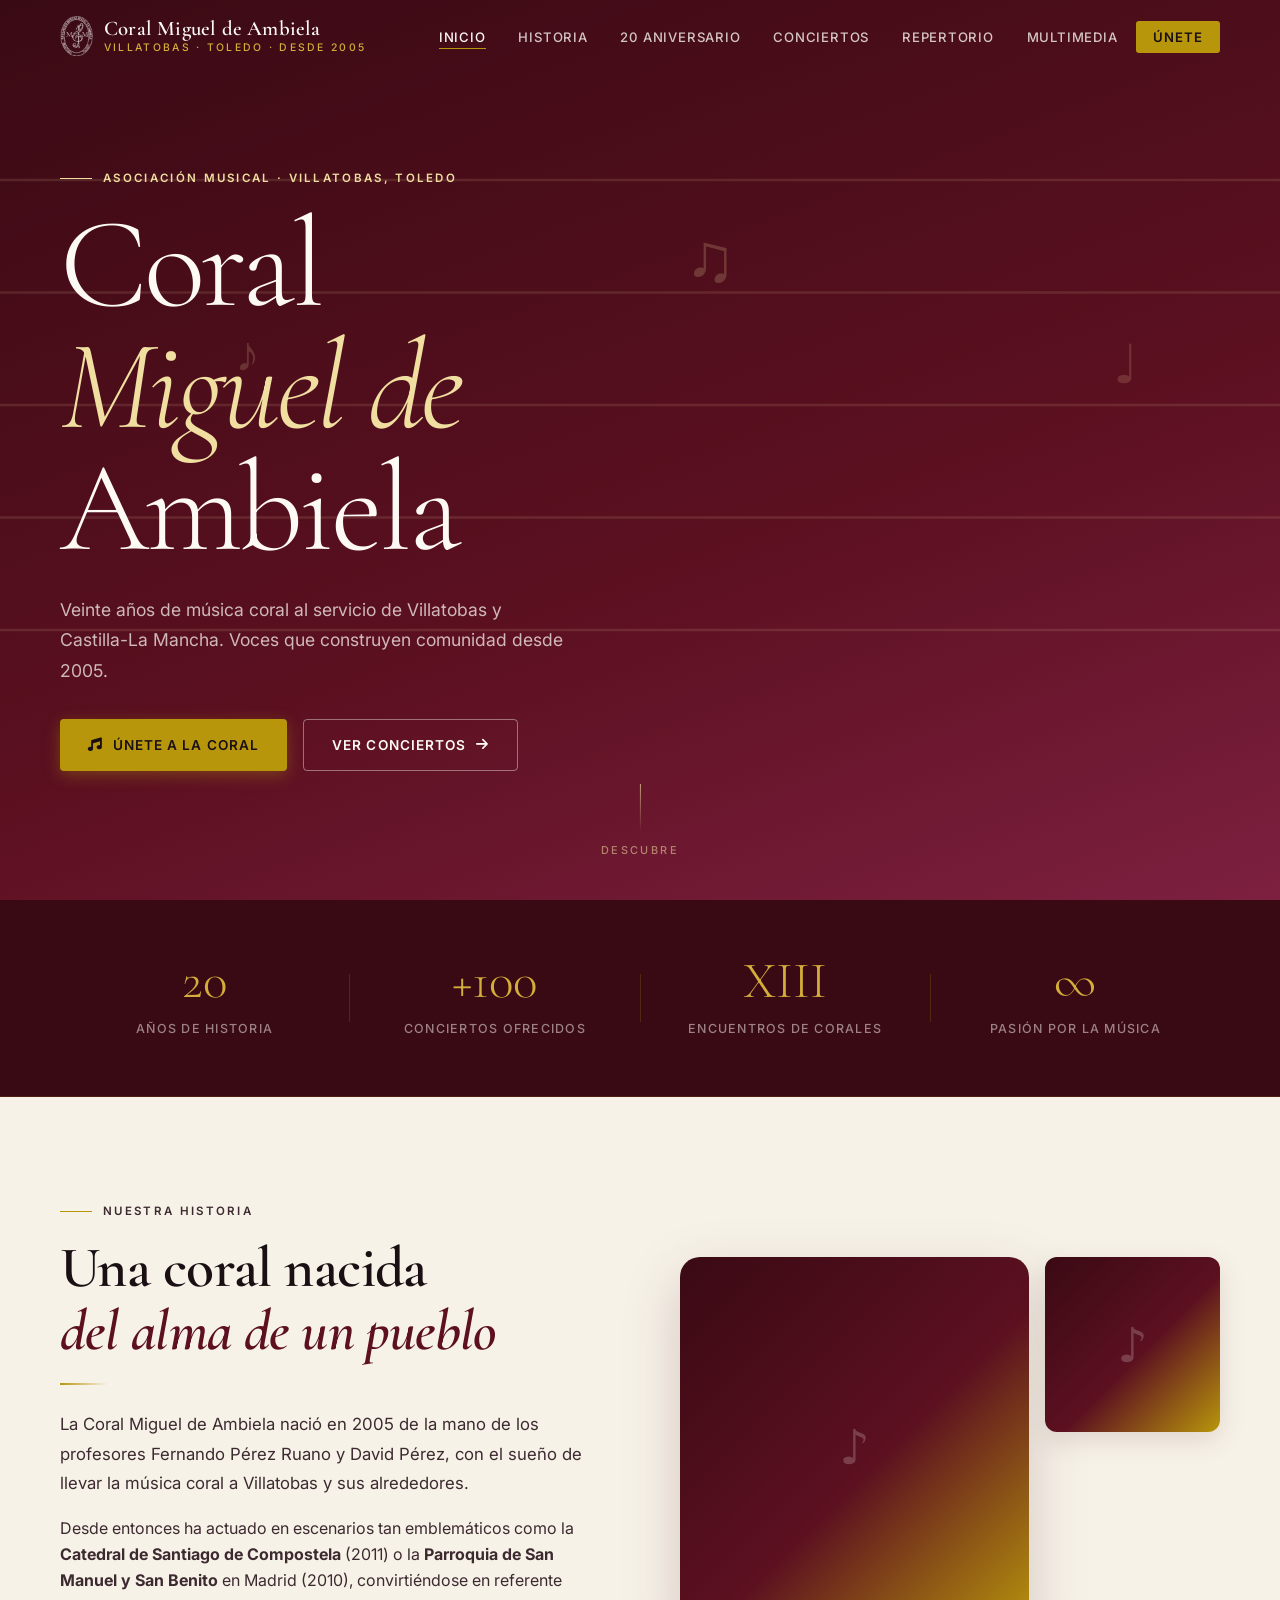
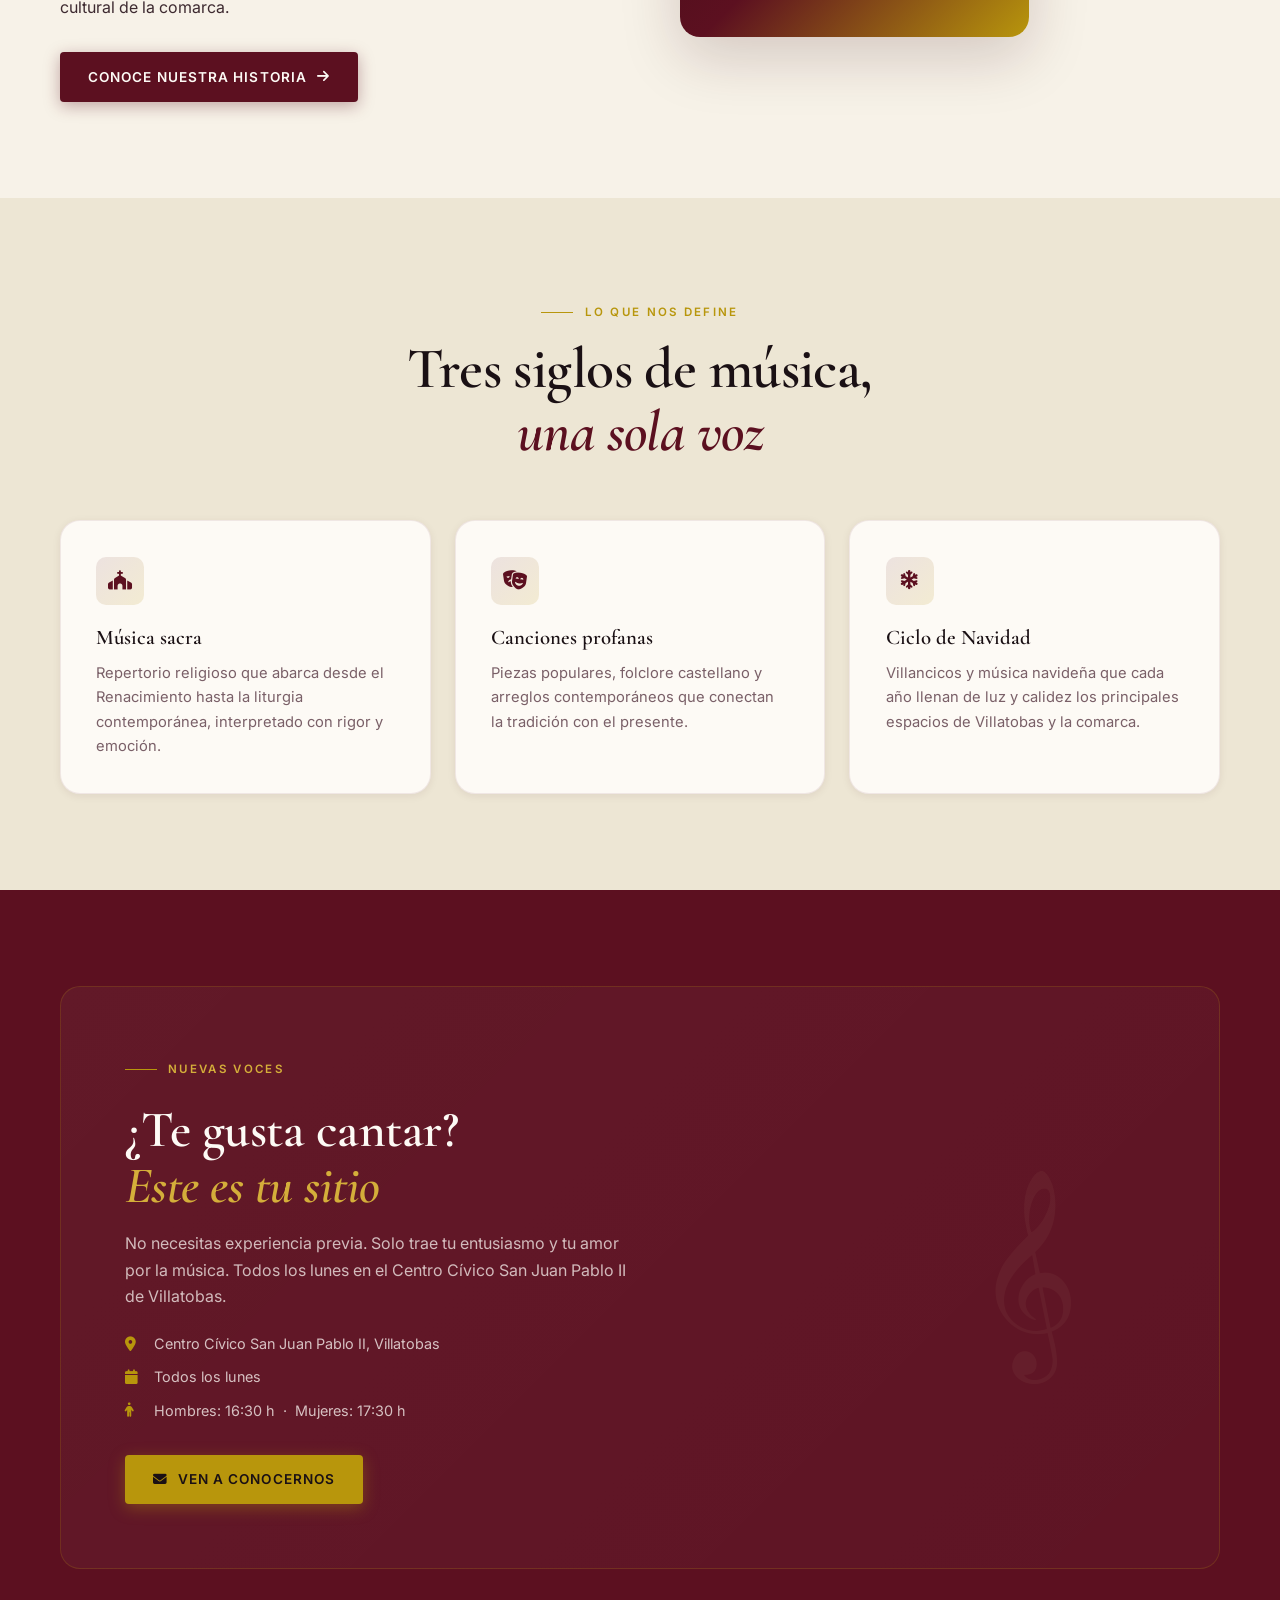
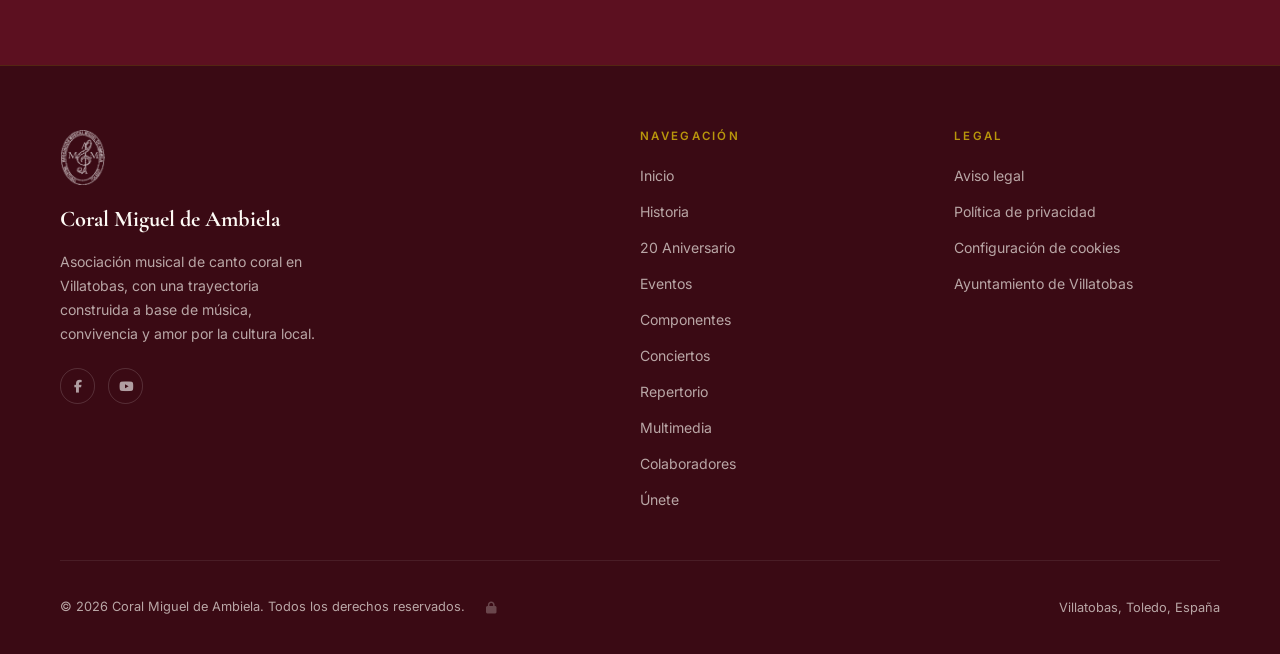
==== commit 2488063c: "Add files via upload" ====
--- a/index.html
+++ b/index.html
@@ -66,23 +66,20 @@
   </div>
 
   <div class="container hero-content">
-    <p class="eyebrow hero-eyebrow reveal">Asociación Musical · Villatobas, Toledo</p>
+    <p class="eyebrow hero-eyebrow reveal editable" data-edit-id="home-hero-eyebrow" data-edit-type="text">Asociación Musical · Villatobas, Toledo</p>
     <h1 class="hero-title reveal reveal-delay-1">
       Coral<br>
       <em>Miguel de</em><br>
       Ambiela
     </h1>
-    <p class="hero-sub reveal reveal-delay-2">
-      Veinte años de música coral al servicio de Villatobas y Castilla-La Mancha.
-      Voces que construyen comunidad desde 2005.
-    </p>
+    <p class="hero-sub reveal reveal-delay-2 editable" data-edit-id="home-hero-sub" data-edit-type="textarea">Veinte años de música coral al servicio de Villatobas y Castilla-La Mancha. Voces que construyen comunidad desde 2005.</p>
     <div class="btn-row reveal reveal-delay-3">
       <a href="pages/contacto.html" class="btn btn-gold">
         <i class="fa-solid fa-music" aria-hidden="true"></i>
-        Únete a la coral
+        <span class="editable" data-edit-id="home-hero-btn1" data-edit-type="text">Únete a la coral</span>
       </a>
       <a href="pages/conciertos.html" class="btn btn-outline">
-        Ver conciertos
+        <span class="editable" data-edit-id="home-hero-btn2" data-edit-type="text">Ver conciertos</span>
         <i class="fa-solid fa-arrow-right" aria-hidden="true"></i>
       </a>
     </div>
@@ -124,13 +121,10 @@
 <section class="section about-home">
   <div class="container about-grid">
     <div class="about-text">
-      <p class="eyebrow reveal">Nuestra historia</p>
+      <p class="eyebrow reveal editable" data-edit-id="home-historia-eyebrow" data-edit-type="text">Nuestra historia</p>
       <h2 class="reveal reveal-delay-1">Una coral nacida<br><em>del alma de un pueblo</em></h2>
       <div class="divider reveal reveal-delay-2"></div>
-      <p class="lead reveal reveal-delay-2">
-        La Coral Miguel de Ambiela nació en 2005 de la mano de los profesores Fernando Pérez Ruano
-        y David Pérez, con el sueño de llevar la música coral a Villatobas y sus alrededores.
-      </p>
+      <p class="lead reveal reveal-delay-2 editable" data-edit-id="home-historia-lead" data-edit-type="textarea">La Coral Miguel de Ambiela nació en 2005 de la mano de los profesores Fernando Pérez Ruano y David Pérez, con el sueño de llevar la música coral a Villatobas y sus alrededores.</p>
       <p class="reveal reveal-delay-3">
         Desde entonces ha actuado en escenarios tan emblemáticos como la <strong>Catedral de Santiago
         de Compostela</strong> (2011) o la <strong>Parroquia de San Manuel y San Benito</strong> en Madrid (2010),
@@ -138,7 +132,7 @@
       </p>
       <div class="btn-row reveal reveal-delay-3">
         <a href="pages/historia.html" class="btn btn-primary">
-          Conoce nuestra historia
+          <span class="editable" data-edit-id="home-historia-btn" data-edit-type="text">Conoce nuestra historia</span>
           <i class="fa-solid fa-arrow-right" aria-hidden="true"></i>
         </a>
       </div>
@@ -156,7 +150,7 @@
 <section class="section section--cream pillars-section">
   <div class="container">
     <div class="pillars-header reveal">
-      <p class="eyebrow">Lo que nos define</p>
+      <p class="eyebrow editable" data-edit-id="home-pilares-eyebrow" data-edit-type="text">Lo que nos define</p>
       <h2>Tres siglos de música,<br><em>una sola voz</em></h2>
     </div>
     <div class="pillars-grid">
@@ -164,22 +158,22 @@
         <div class="pillar-icon">
           <i class="fa-solid fa-church" aria-hidden="true"></i>
         </div>
-        <h3>Música sacra</h3>
-        <p>Repertorio religioso que abarca desde el Renacimiento hasta la liturgia contemporánea, interpretado con rigor y emoción.</p>
+        <h3 class="editable" data-edit-id="home-pilar1-titulo" data-edit-type="text">Música sacra</h3>
+        <p class="editable" data-edit-id="home-pilar1-desc" data-edit-type="textarea">Repertorio religioso que abarca desde el Renacimiento hasta la liturgia contemporánea, interpretado con rigor y emoción.</p>
       </div>
       <div class="pillar-card card reveal reveal-delay-2">
         <div class="pillar-icon">
           <i class="fa-solid fa-masks-theater" aria-hidden="true"></i>
         </div>
-        <h3>Canciones profanas</h3>
-        <p>Piezas populares, folclore castellano y arreglos contemporáneos que conectan la tradición con el presente.</p>
+        <h3 class="editable" data-edit-id="home-pilar2-titulo" data-edit-type="text">Canciones profanas</h3>
+        <p class="editable" data-edit-id="home-pilar2-desc" data-edit-type="textarea">Piezas populares, folclore castellano y arreglos contemporáneos que conectan la tradición con el presente.</p>
       </div>
       <div class="pillar-card card reveal reveal-delay-3">
         <div class="pillar-icon">
           <i class="fa-solid fa-snowflake" aria-hidden="true"></i>
         </div>
-        <h3>Ciclo de Navidad</h3>
-        <p>Villancicos y música navideña que cada año llenan de luz y calidez los principales espacios de Villatobas y la comarca.</p>
+        <h3 class="editable" data-edit-id="home-pilar3-titulo" data-edit-type="text">Ciclo de Navidad</h3>
+        <p class="editable" data-edit-id="home-pilar3-desc" data-edit-type="textarea">Villancicos y música navideña que cada año llenan de luz y calidez los principales espacios de Villatobas y la comarca.</p>
       </div>
     </div>
   </div>
@@ -190,10 +184,9 @@
   <div class="container">
     <div class="join-band reveal">
       <div class="join-text">
-        <p class="eyebrow" style="color: var(--gold-soft);">Nuevas voces</p>
+        <p class="eyebrow editable" data-edit-id="home-join-eyebrow" data-edit-type="text" style="color: var(--gold-soft);">Nuevas voces</p>
         <h2>¿Te gusta cantar?<br><em>Este es tu sitio</em></h2>
-        <p>No necesitas experiencia previa. Solo trae tu entusiasmo y tu amor por la música.
-           Todos los lunes en el Centro Cívico San Juan Pablo II de Villatobas.</p>
+        <p class="editable" data-edit-id="home-join-texto" data-edit-type="textarea">No necesitas experiencia previa. Solo trae tu entusiasmo y tu amor por la música. Todos los lunes en el Centro Cívico San Juan Pablo II de Villatobas.</p>
         <ul class="join-details">
           <li><i class="fa-solid fa-location-dot" aria-hidden="true"></i> <span><span class="editable" data-edit-id="info-ensayo-lugar" data-edit-type="text">Centro Cívico San Juan Pablo II</span>, Villatobas</span></li>
           <li><i class="fa-solid fa-calendar" aria-hidden="true"></i> <span class="editable" data-edit-id="info-ensayo-dia" data-edit-type="text">Todos los lunes</span></li>
@@ -202,7 +195,7 @@
         <div class="btn-row">
           <a href="pages/contacto.html" class="btn btn-gold">
             <i class="fa-solid fa-envelope" aria-hidden="true"></i>
-            Ven a conocernos
+            <span class="editable" data-edit-id="home-join-btn" data-edit-type="text">Ven a conocernos</span>
           </a>
         </div>
       </div>
@@ -223,7 +216,7 @@
       <div class="footer-brand">
         <img src="img/logo-blanco.png" class="footer-logo" alt="Coral Miguel de Ambiela">
         <strong>Coral Miguel de Ambiela</strong>
-        <p>Asociación musical de canto coral en Villatobas, con una trayectoria construida a base de música, convivencia y amor por la cultura local.</p>
+        <p class="editable" data-edit-id="footer-descripcion" data-edit-type="textarea">Asociación musical de canto coral en Villatobas, con una trayectoria construida a base de música, convivencia y amor por la cultura local.</p>
         <div class="social-links" style="margin-top:1.4rem;">
           <a href="https://www.facebook.com/coralmiguelambiela/" class="social-link" target="_blank" rel="noreferrer" aria-label="Facebook">
             <i class="fa-brands fa-facebook-f" aria-hidden="true"></i>
--- a/css/main.css
+++ b/css/main.css
@@ -440,7 +440,7 @@
 .back-top:hover { background: var(--garnet-light); transform: translateY(-2px); }
 
 /* ── Responsive nav ──────────────────────────────────────── */
-@media (max-width: 860px) {
+@media (max-width: 1180px) {
   .nav-links { display: none; }
   .nav-toggle { display: flex; }
 
--- a/css/home.css
+++ b/css/home.css
@@ -267,6 +267,7 @@
 
 @media (max-width: 560px) {
   .hero-title { font-size: clamp(3rem, 14vw, 5rem); }
+  .hero-scroll { display: none; }
   .about-visual { grid-template-columns: 1fr; }
   .about-img-small { display: none; }
   .about-img { height: 280px; }
--- a/css/media.css
+++ b/css/media.css
@@ -1,12 +1,14 @@
 /* ═══════════════════════════════════════════════════════════
    CORAL MIGUEL DE AMBIELA — Sistema de medios (estilos)
    No modifica main.css/home.css/pages.css; se añade aparte.
+   Las pistas de edición (arrastrar, lápiz, añadir/quitar) solo se ven
+   con la clase body.coral-edit-mode, es decir, tras iniciar sesión.
    ═══════════════════════════════════════════════════════════ */
 
-/* ── Huecos arrastrables ─────────────────────────────────── */
+/* ── Huecos de foto/vídeo ─────────────────────────────────── */
 .img-ph[data-media-id] { transition: outline-color 0.2s ease; }
 
-.img-ph.media-empty::after {
+body.coral-edit-mode .img-ph.media-empty::after {
   content: 'Arrastra una foto o vídeo aquí';
   position: absolute;
   inset: auto 0.6rem 0.6rem 0.6rem;
@@ -24,13 +26,13 @@
   pointer-events: none;
   transition: opacity 0.2s ease;
 }
-.img-ph.media-empty:hover::after { opacity: 1; }
+body.coral-edit-mode .img-ph.media-empty:hover::after { opacity: 1; }
 
 .img-ph.media-dragover {
   outline: 3px dashed var(--gold-soft);
   outline-offset: -3px;
 }
-.img-ph.media-dragover::after { opacity: 1; }
+body.coral-edit-mode .img-ph.media-dragover::after { opacity: 1; }
 
 .img-ph.media-filled::before { display: none; } /* oculta el icono ♪ del placeholder */
 .img-ph.media-filled { cursor: zoom-in; }
@@ -52,32 +54,61 @@
 /* El botón de YouTube siempre por encima de la miniatura, aunque se arrastre una foto */
 .video-thumb .video-play-btn { z-index: 2; }
 
-/* ── Botón flotante "Conectar carpeta" ───────────────────── */
-.media-connect-btn {
+/* ── Candado discreto de acceso, en el pie de página ─────── */
+.coral-access-lock {
+  display: inline-flex;
+  align-items: center;
+  justify-content: center;
+  width: 1.8rem;
+  height: 1.8rem;
+  margin-left: 0.75rem;
+  border-radius: 50%;
+  background: transparent;
+  color: rgba(253,250,245,0.25);
+  font-size: 0.75rem;
+  transition: color 0.2s ease, background 0.2s ease;
+  vertical-align: middle;
+}
+.coral-access-lock:hover {
+  color: rgba(253,250,245,0.75);
+  background: rgba(255,255,255,0.08);
+}
+
+/* ── Indicador de modo edición activo ─────────────────────── */
+.coral-edit-pill {
   position: fixed;
-  bottom: 2rem;
-  left: 2rem;
+  bottom: 1.4rem;
+  left: 50%;
+  transform: translate(-50%, 0);
   z-index: 850;
-  display: flex;
-  align-items: center;
-  gap: 0.6rem;
+  display: none;
+  align-items: center;
+  gap: 0.7rem;
   background: var(--garnet);
   color: var(--white);
-  padding: 0.85rem 1.4rem;
+  padding: 0.65rem 1.2rem;
   border-radius: 999px;
   font-family: var(--font-body);
-  font-size: 0.82rem;
+  font-size: 0.8rem;
   font-weight: 600;
-  letter-spacing: 0.03em;
+  letter-spacing: 0.02em;
   box-shadow: var(--shadow-lg);
-  transition: transform 0.2s ease, background 0.2s ease;
-}
-.media-connect-btn:hover { transform: translateY(-2px); background: var(--garnet-light); }
-.media-connect-btn.pulse { animation: mediaPulse 0.4s ease 3; }
-@keyframes mediaPulse {
-  0%, 100% { transform: scale(1); }
-  50%      { transform: scale(1.07); }
-}
+}
+.coral-edit-pill.show { display: flex; }
+body.coral-edit-mode .site-footer { padding-bottom: 6rem; }
+.coral-edit-pill .coral-edit-logout {
+  background: rgba(255,255,255,0.15);
+  color: var(--white);
+  border: none;
+  border-radius: 999px;
+  padding: 0.3rem 0.8rem;
+  font-family: var(--font-body);
+  font-size: 0.75rem;
+  font-weight: 600;
+  cursor: pointer;
+  transition: background 0.2s ease;
+}
+.coral-edit-pill .coral-edit-logout:hover { background: rgba(255,255,255,0.28); }
 
 /* ── Aviso flotante (toast) ──────────────────────────────── */
 .media-toast {
@@ -95,6 +126,8 @@
   pointer-events: none;
   z-index: 900;
   transition: opacity 0.25s ease, transform 0.25s ease;
+  max-width: min(90vw, 420px);
+  text-align: center;
 }
 .media-toast.show { opacity: 1; transform: translate(-50%, 0); }
 
@@ -174,15 +207,15 @@
   border: 0;
 }
 
-/* ── Textos editables (doble clic) ──────────────────────── */
-.editable {
+/* ── Textos editables (doble clic, solo en modo edición) ─── */
+body.coral-edit-mode .editable {
   cursor: text;
   border-radius: 3px;
   transition: background 0.15s ease, outline-color 0.15s ease;
   outline: 1px dashed transparent;
   outline-offset: 2px;
 }
-.editable:hover {
+body.coral-edit-mode .editable:hover {
   background: rgba(184,150,12,0.08);
   outline-color: rgba(184,150,12,0.45);
 }
@@ -202,12 +235,14 @@
 }
 .editable-input:focus { outline: none; border-style: solid; }
 
-/* Insignia próximamente/realizado, ahora pulsable */
-[data-edit-type="badge"] { cursor: pointer; user-select: none; }
-[data-edit-type="badge"]:hover { filter: brightness(0.96); }
+/* Insignia próximamente/realizado, solo pulsable en modo edición */
+body.coral-edit-mode [data-edit-type="badge"] { cursor: pointer; user-select: none; }
+body.coral-edit-mode [data-edit-type="badge"]:hover { filter: brightness(0.96); }
 
 /* ── Botón "editar vídeo" sobre las miniaturas de YouTube ── */
-.media-edit-btn {
+.media-edit-btn { display: none; }
+body.coral-edit-mode .media-edit-btn {
+  display: flex;
   position: absolute;
   top: 0.6rem;
   right: 0.6rem;
@@ -217,20 +252,19 @@
   border-radius: 50%;
   background: rgba(26,16,20,0.55);
   color: var(--white);
-  display: flex;
   align-items: center;
   justify-content: center;
   font-size: 0.8rem;
   opacity: 0;
   transition: opacity 0.2s ease, background 0.2s ease;
 }
-.video-thumb:hover .media-edit-btn,
-.media-edit-btn:focus-visible {
+body.coral-edit-mode .video-thumb:hover .media-edit-btn,
+body.coral-edit-mode .media-edit-btn:focus-visible {
   opacity: 1;
 }
-.media-edit-btn:hover { background: var(--garnet); }
-
-/* ── Modal para pegar el enlace de YouTube ──────────────── */
+body.coral-edit-mode .media-edit-btn:hover { background: var(--garnet); }
+
+/* ── Modales (vídeo de YouTube / acceder) ────────────────── */
 .media-modal {
   position: fixed;
   inset: 0;
@@ -281,20 +315,27 @@
   box-shadow: 0 0 0 3px rgba(92,16,32,0.1);
 }
 .media-modal-actions { display: flex; gap: 0.8rem; justify-content: flex-end; }
-
-/* ── Galerías dinámicas (botón "+ añadir foto") ──────────────── */
+.coral-login-error {
+  font-size: 0.82rem;
+  color: #B3261E;
+  margin: -0.6rem 0 1rem;
+}
+
+/* ── Galerías dinámicas (botón "+ añadir foto", solo en modo edición) ── */
 .dyn-gallery-grid {
   display: flex;
   flex-wrap: wrap;
   gap: 1.2rem;
 }
-.dyn-gallery-grid > .img-ph,
-.dyn-gallery-grid > .dyn-gallery-add {
+.dyn-gallery-grid > .img-ph {
   flex: 1 1 220px;
   height: 220px;
 }
 .dyn-gallery-add,
-.gallery-add-item {
+.gallery-add-item { display: none; }
+body.coral-edit-mode .dyn-gallery-add,
+body.coral-edit-mode .gallery-add-item {
+  flex: 1 1 220px;
   height: 220px;
   border: 2px dashed rgba(92,16,32,0.28);
   border-radius: var(--radius);
@@ -312,15 +353,18 @@
   width: 100%;
   transition: background 0.2s ease, border-color 0.2s ease;
 }
-.gallery-add-item { break-inside: avoid; }
-.dyn-gallery-add:hover,
-.gallery-add-item:hover {
+body.coral-edit-mode .gallery-add-item { break-inside: avoid; }
+body.coral-edit-mode .dyn-gallery-add:hover,
+body.coral-edit-mode .gallery-add-item:hover {
   background: rgba(92,16,32,0.05);
   border-color: var(--garnet);
 }
-.dyn-gallery-add i,
-.gallery-add-item i { font-size: 1.7rem; }
-.dyn-slot-remove {
+body.coral-edit-mode .dyn-gallery-add i,
+body.coral-edit-mode .gallery-add-item i { font-size: 1.7rem; }
+
+.dyn-slot-remove { display: none; }
+body.coral-edit-mode .dyn-slot-remove {
+  display: flex;
   position: absolute;
   top: 0.5rem;
   right: 0.5rem;
@@ -332,7 +376,6 @@
   color: #fff;
   font-size: 1rem;
   line-height: 1;
-  display: flex;
   align-items: center;
   justify-content: center;
   cursor: pointer;
@@ -340,13 +383,13 @@
   transition: opacity 0.2s ease, background 0.2s ease;
   z-index: 6;
 }
-.img-ph:hover .dyn-slot-remove { opacity: 1; }
-.dyn-slot-remove:hover { background: var(--garnet); }
+body.coral-edit-mode .img-ph:hover .dyn-slot-remove { opacity: 1; }
+body.coral-edit-mode .dyn-slot-remove:hover { background: var(--garnet); }
 
 /* ── Responsive ──────────────────────────────────────────── */
 @media (max-width: 640px) {
-  .media-connect-btn { left: 1rem; right: 1rem; bottom: 1rem; justify-content: center; }
   .img-ph.media-empty::after { font-size: 0.6rem; }
-  .media-edit-btn { opacity: 1; } /* en móvil no hay "hover", se ve siempre */
-  .dyn-slot-remove { opacity: 1; }
-}
+  body.coral-edit-mode .media-edit-btn { opacity: 1; } /* en móvil no hay "hover", se ve siempre */
+  body.coral-edit-mode .dyn-slot-remove { opacity: 1; }
+  .coral-edit-pill { left: 1rem; right: 1rem; transform: none; justify-content: center; }
+}
